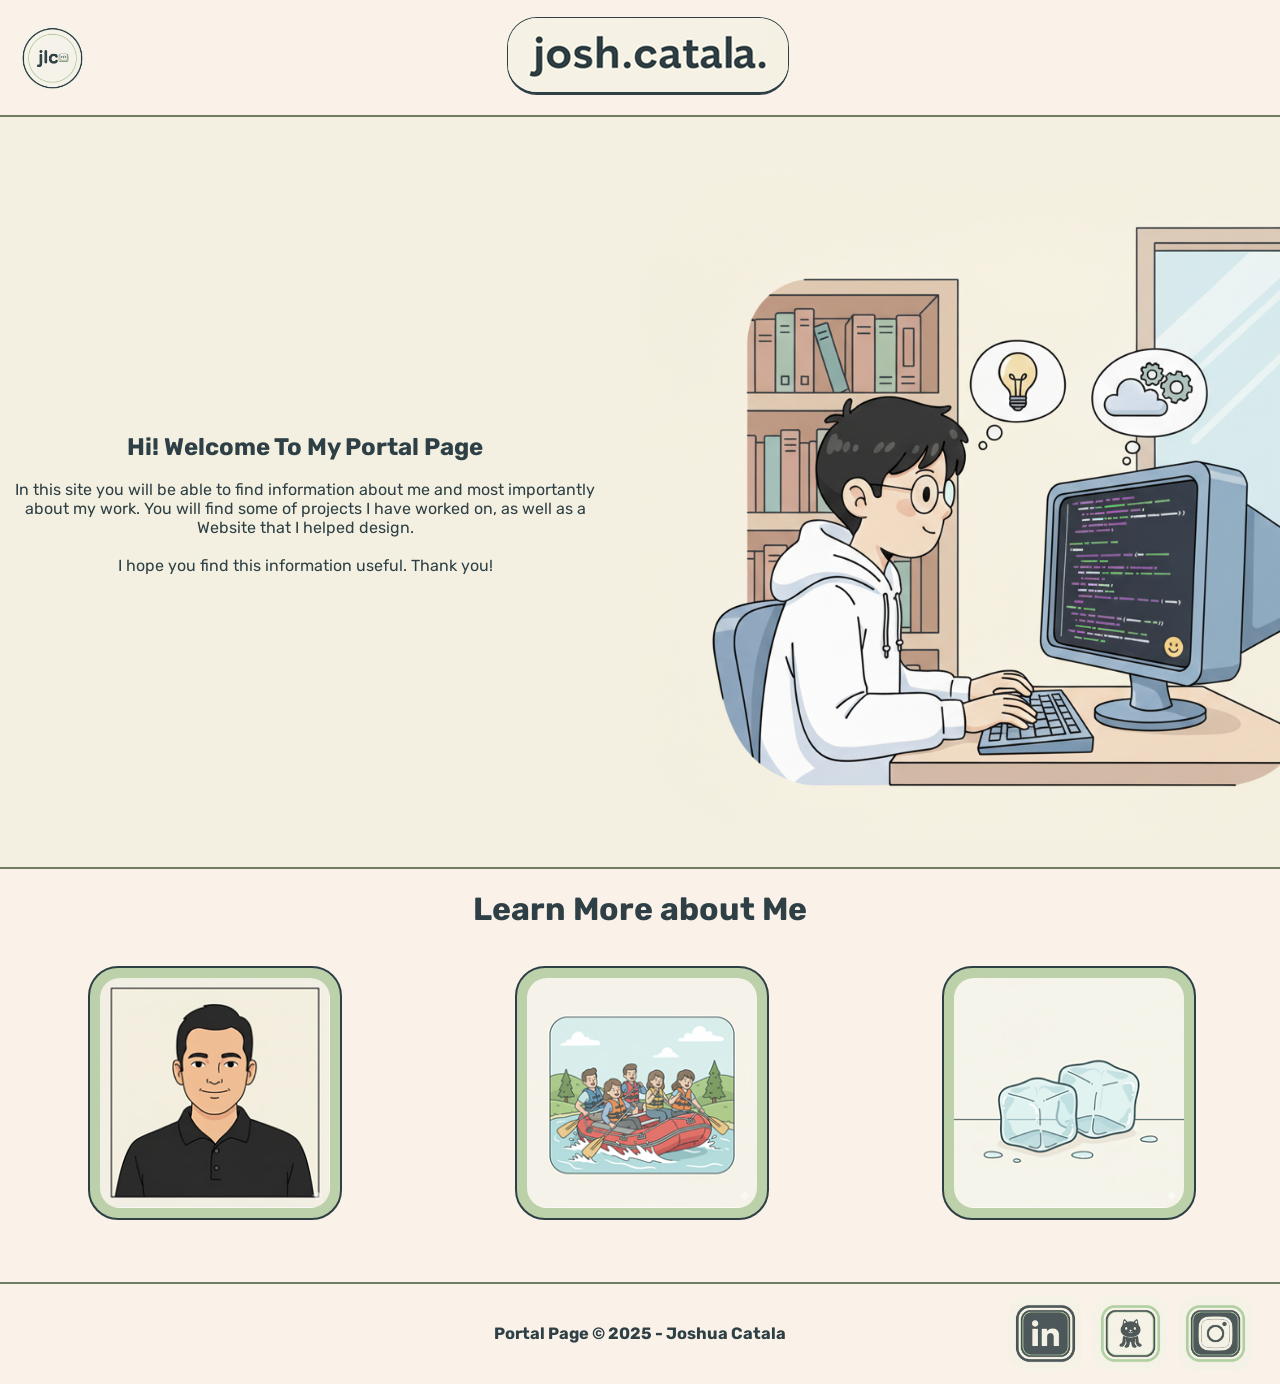
==== index.html @ 0853051f "new folders" ====
<html lang="en">
<head>
    <meta charset="UTF-8">
    <meta name="viewport" content="width=device-width, initial-scale=1.0">
    <link rel="stylesheet" href="style.css">
    <title>Document</title>
</head>
<body>
    <header class="site-header">
        <div class="logo-container">
            <a href="index.html">
            <img id= "logo" src="images/jlc_logo.png" alt="jlc_logo">
        </a>
        </div>
        <div class="letter-logo-container">
            <a href="index.html">
            <img id= "letter-logo" src="images/jlc_letters.png" alt="josh-catala">
        </a>
        </div>
        <div class="spacer">
        </div>
    </header>
    <div class="wrapper">
        <section class="introduction">
            <div class="text-container">
                <h1>Hi! Welcome To My Portal Page</h1>
                <p>In this site you will be able to find information about me
                    and most importantly about my work. You will find some of
                    projects I have worked on, as well as a Website that I helped design.
                    <br>
                    <br>
                    I hope you find this information useful. Thank you!
                </p>
            </div>
            <div class="image-container">
                <img src="images/home_page_img.png" alt="home_page_img">
            </div>
        </section>
        <main class="navigation-menu">
            <h1>Learn More about Me</h1>
            <div class="navigation-grid">
                <section class="about-me">
                    <div class="inner">
                        <div class="front-side">
                            <img src="images/profile.png" alt="profile">
                        </div>
                        <div class="back-side">
                            <a href="about-me.html">
                                <h1>About Me</h1>
                            </a>
                        </div>
                    </div>
                </section>
                <section class="wwr">
                    <div class="inner">
                        <div class="front-side">
                            <img src="images/WWR.png" alt="WWR">
                        </div>
                        <div class="back-side">
                            <a href="wwr/html/index.html">
                                <h1>WWR</h1>
                            </a>
                        </div>
                    </div>
                </section>
                <section class="ICE">
                    <div class="inner">
                        <div class="front-side">
                            <img src="images/ICE.png" alt="ICE">
                        </div>
                        <div class="back-side">
                            <a href="ice.html">
                                <h1>ICE</h1>
                            </a>
                        </div>
                    </div>
                </section>
            </div>  
        </main>
    </div>
    <footer class="site-footer">
        <div class="spacer">
        </div>
        <div class="text-container">
            <p>Portal Page &copy; 2025 - Joshua Catala</p>
        </div>
        <div class="socials-container">
            <div class="instagram">
                <a href="https://www.linkedin.com/in/joshua-catala-34042a209/">
                    <img src="images/linkedin.png" alt="linkedin">
                </a>
            </div>
            <div class="github">
                <a href="https://github.com/josh-catala">
                    <img src="images/github.png" alt="github">
                </a>
            </div>
            <div class="linkedin">
                <a href="https://www.instagram.com/josh.catala/?next=%2F">
                    <img src="images/instagram.png" alt="instagram">
                </a>
            </div>
        </div>
        
    </footer>
</body>
</html>
---- style.css ----
@import url('https://fonts.googleapis.com/css2?family=Rubik:ital,wght@0,300..900;1,300..900&display=swap');

:root {
    --primary-color: #FAF2E9;
    --secondary-color: #2E4045;
    --accent1-color: #BCD1AA;
    --accent2-color: #838D89;
    --accent3-color: #F3F0E1;

    --heading-font: "Rubik";
    --paragraph-font: Rubik, sans-serif;
}

body {
    margin: 0;
    background-color: #FAF2E9;
    font-family: var(--paragraph-font);
}

.site-header {
    display: flex;
    justify-content: center;
    align-items: center;
    height: 100px;
    padding-bottom: 15px;
    border-bottom: 2.5px outset #BCD1AA;
}

.logo-container {
    display: flex;
    justify-content: center;
    align-items: center;
    margin-right: auto;
    margin-left: 15px;
    margin-top: 15px;
    width: 75px;
    height: 75px;
    border-radius: 50%;
}

#logo {
    width: 65px;
    height: 65px;
    border-radius: 50%;
}

#logo:hover {
    transform: scale(1.075);
    box-shadow: 0 0 15px var(--secondary-color);
}

.letter-logo-container {
    margin-top: 12px;
}

#letter-logo {
    border-radius: 30px;
    border: .1px solid var(--secondary-color);
    border-bottom: 3px solid var(--secondary-color);
}

#letter-logo:hover {
    transform: scale(1.05  );
    box-shadow: 0 0 15px var(--secondary-color);
}

.site-header .spacer {
    margin-left: auto;
    width: 75px;
    visibility: hidden;
}

.introduction {
    width: 100%;
    height: 750px;
    display: flex;
    align-items: center;
    text-align: center;
    gap: 30px;
    border-bottom: 2.5px outset #BCD1AA;
    background-color: var(--accent3-color);
}

.introduction .image-container img {
    border-radius: 20%;
    height: 90%;
}

.introduction .image-container  {
    margin-top: 20px;
    width: 50%;
}

.introduction .text-container {
    text-align: center;
    margin-top: 20px;
    width: 50%;

}

.introduction .text-container p {
    color: var(--secondary-color);
}

.introduction h1 {
    color: var(--secondary-color);
}

.navigation-menu {
    text-align: center;
    color: var(--secondary-color);
    margin-bottom: 50px;
}

.navigation-grid {
    margin-top: 20px;
    
    display: grid;
    text-align: center;
    grid-template-columns: repeat(3, 1fr);
    justify-content: center;
}

.navigation-grid img {
    border-radius: 20px;
    width: 230px;
    height: 230px;
}

.navigation-grid a {
    color: #BCD1AA;
    text-decoration: none;
}

.navigation-grid a:visited {
    color: #BCD1AA;
    text-decoration: none;
}

.navigation-grid .about-me {
    grid-column: 1 / span 1;
    text-align: center;
    margin: 1rem auto;
    width: 250px;
    height: 250px;
    perspective: 1000px;
    cursor: pointer;
    font-size: 1.em;
}

.navigation-grid .wwr {
    grid-column: 2 / span 1;
    text-align: center;
    margin: 1rem auto;
    width: 250px;
    height: 250px;
    perspective: 1000px;
    cursor: pointer;
    font-size: 1.5em;
}

.navigation-grid .ICE {
    grid-column: 3 / span 1;
    text-align: center;
    margin: 1rem auto;
    width: 250px;
    height: 250px;
    perspective: 1000px;
    cursor: pointer;
    font-size: 1.5em;
}

.inner {
    position: relative;
    width: 100%;
    height: 100%;
    transition: transform 0.6s;
    transform-style: preserve-3d;
}

.about-me:hover .inner,
.wwr:hover .inner,
.ICE:hover .inner {
    transform: rotateY(180deg);
}

.inner .front-side,
.inner .back-side {
    position: absolute;
    width: 250px;
    height: 250px;
    backface-visibility: hidden;
    display: flex;
    align-items: center;
    justify-content: center;
    border-radius: 30px;
}

.front-side {
    background: var(--accent1-color);
    border:  2px solid var(--secondary-color);

}

.back-side {
    background: var(--secondary-color);
    color: var(--accent1-color);
    transform: rotateY(180deg);
}

.site-footer {
    display: flex;
    justify-content: center;
    align-items: center;
    color: var(--secondary-color);
    height: 100px;
    margin-top: 50px;;
    border-top: 2.5px inset #BCD1AA;
}

.site-footer .spacer {
    visibility: hidden;
    width: 300px;
    margin-right: auto;

}

.site-footer .text-container {
    font-size: 1.025em;
    font-weight: bold;
    
}

.site-footer .socials-container {
    display: flex;
    justify-content: center;
    gap: 10px;
    width: 300px;
    margin-left: auto;
}

.instagram img,
.github img,
.linkedin img{
    width: 75px;
    height: 75px;
    border-radius: 20px;
}

.instagram img:hover,
.github img:hover,
.linkedin img:hover {
    transform: scale(1.075);
    box-shadow: 0 0 15px var(--secondary-color);
}
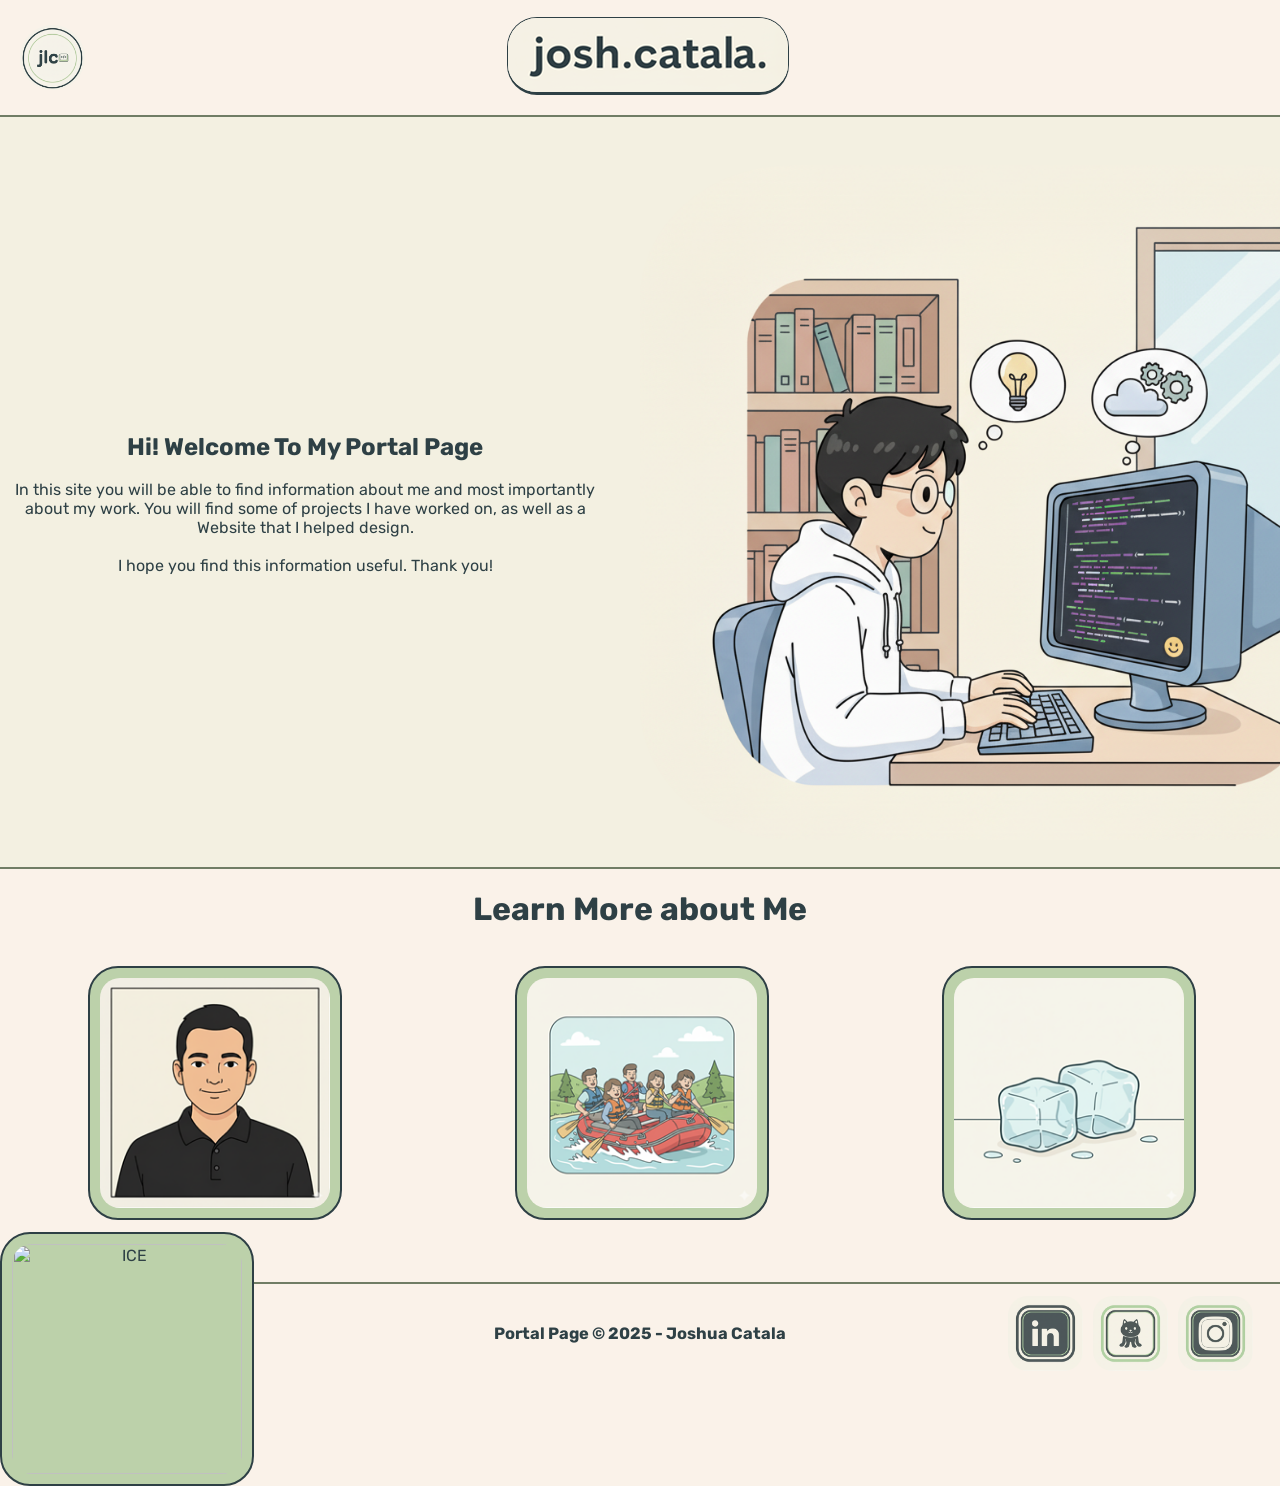
==== commit 8a5c139b: "Add report section to index.html" ====
--- a/index.html
+++ b/index.html
@@ -75,6 +75,18 @@
                         </div>
                     </div>
                 </section>
+                <section class="report">
+                    <div class="inner">
+                        <div class="front-side">
+                            <img src="images/report_icon.png" alt="ICE">
+                        </div>
+                        <div class="back-side">
+                            <a href="client_report.html">
+                                <h1>Report</h1>
+                            </a>
+                        </div>
+                    </div>
+                </section>
             </div>  
         </main>
     </div>
@@ -104,4 +116,4 @@
         
     </footer>
 </body>
-</html>+</html>
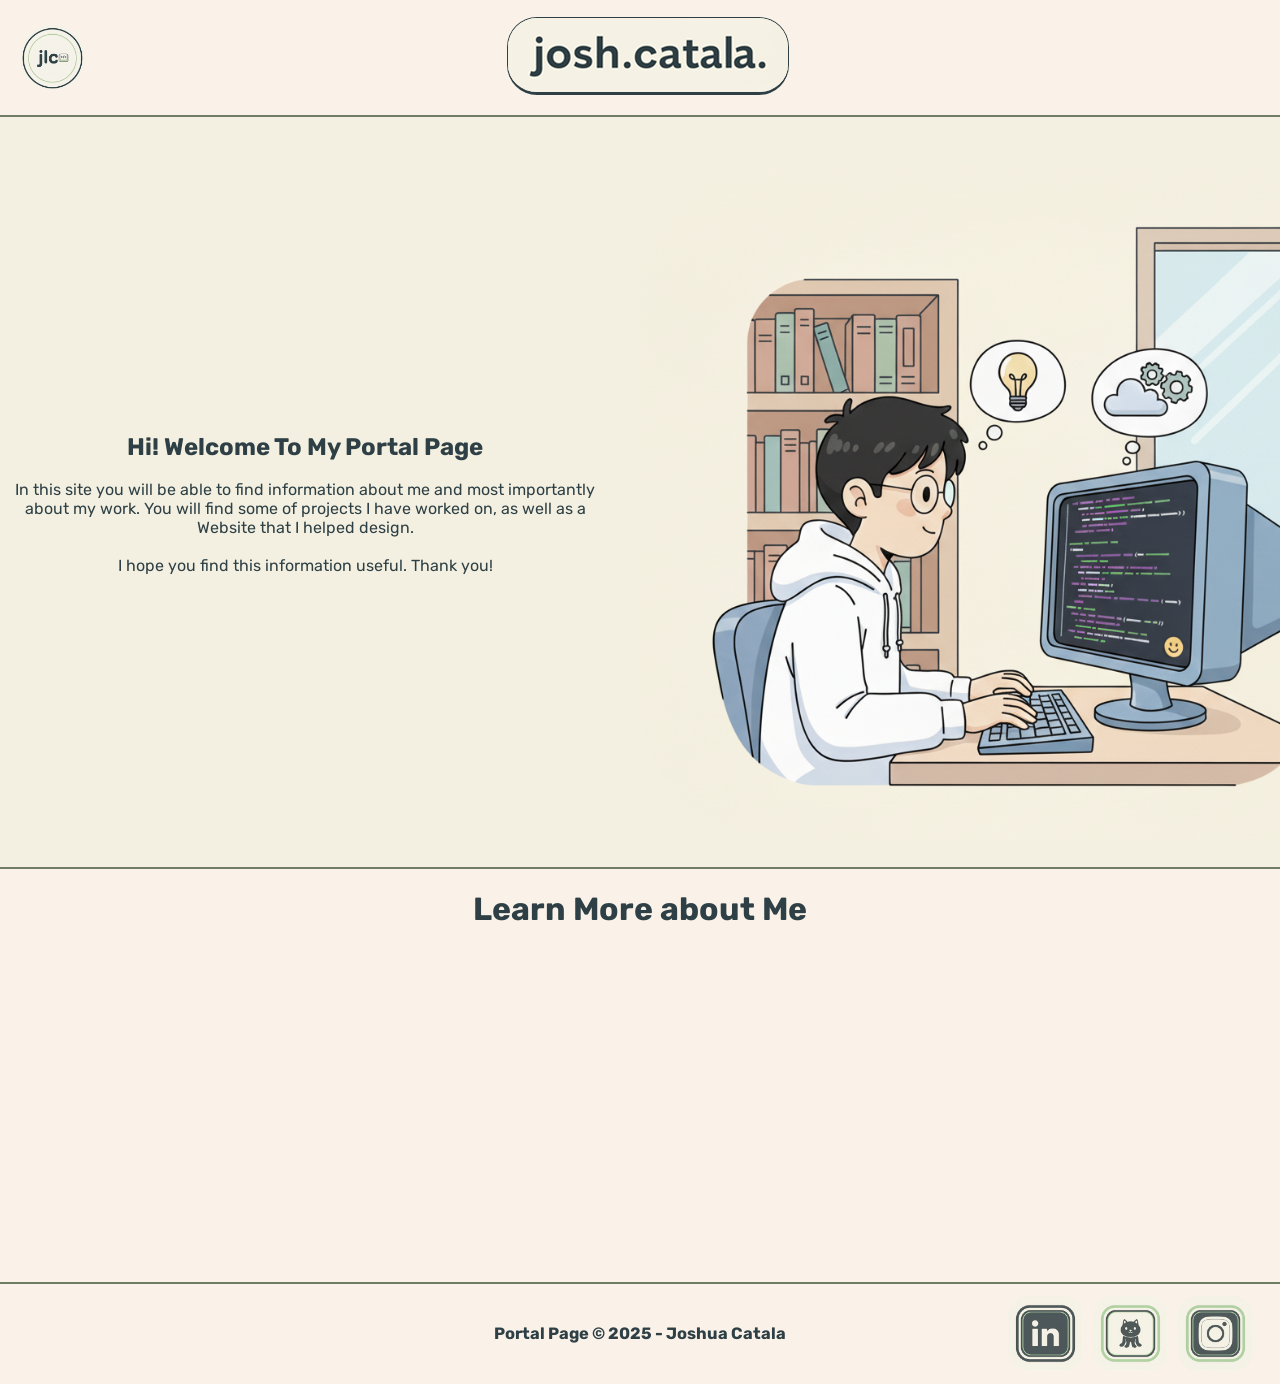
==== commit e21b8f77: "Change document title to 'Joshua Catala'" ====
--- a/index.html
+++ b/index.html
@@ -3,7 +3,7 @@
     <meta charset="UTF-8">
     <meta name="viewport" content="width=device-width, initial-scale=1.0">
     <link rel="stylesheet" href="style.css">
-    <title>Document</title>
+    <title>Joshua Catala</title>
 </head>
 <body>
     <header class="site-header">
--- a/style.css
+++ b/style.css
@@ -117,7 +117,7 @@
     
     display: grid;
     text-align: center;
-    grid-template-columns: repeat(3, 1fr);
+    grid-template-columns: repeat(4, 1fr);
     justify-content: center;
 }
 
@@ -169,6 +169,18 @@
     cursor: pointer;
     font-size: 1.5em;
 }
+
+.navigation-grid .report {
+    grid-column: 4 / span 1;
+    text-align: center;
+    margin: 1rem auto;
+    width: 250px;
+    height: 250px;
+    perspective: 1000px;
+    cursor: pointer;
+    font-size: 1.5em;
+}
+
 
 .inner {
     position: relative;
@@ -180,7 +192,8 @@
 
 .about-me:hover .inner,
 .wwr:hover .inner,
-.ICE:hover .inner {
+.ICE:hover .inner,
+.report:hover .inner  {
     transform: rotateY(180deg);
 }
 
@@ -252,4 +265,4 @@
 .linkedin img:hover {
     transform: scale(1.075);
     box-shadow: 0 0 15px var(--secondary-color);
-}+}
